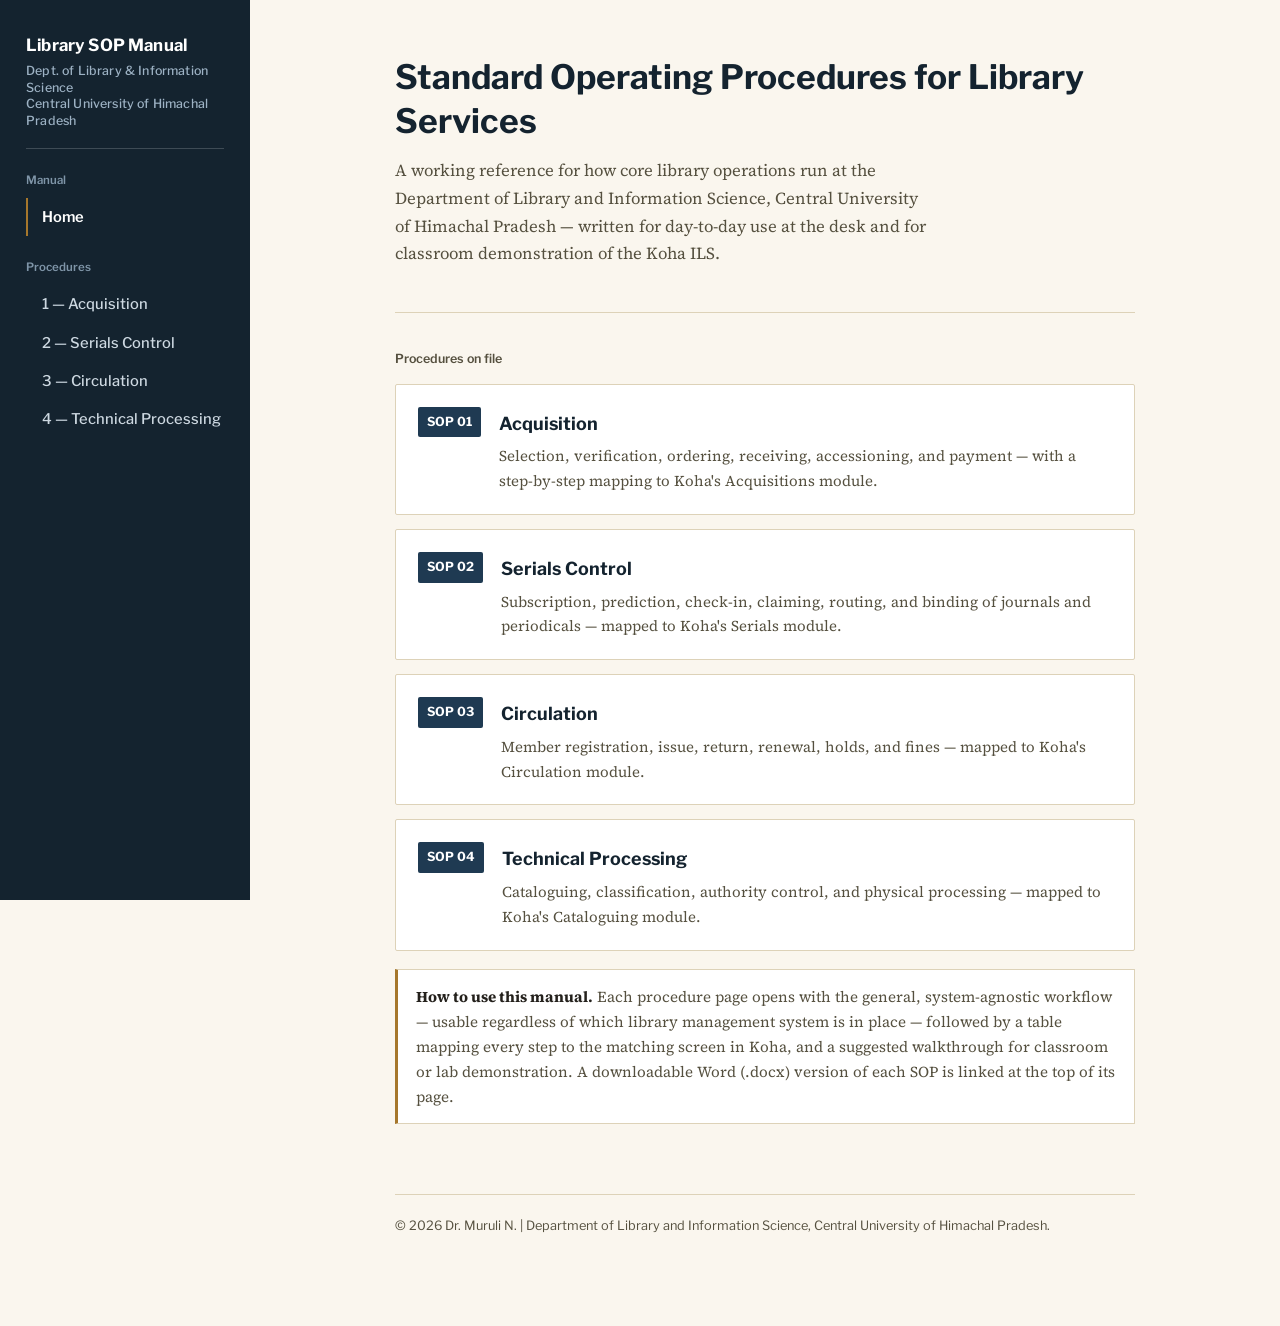
==== index.html @ a6c07568 "Add files via upload" ====
<!DOCTYPE html>
<html lang="en">
<head>
<meta charset="UTF-8">
<meta name="viewport" content="width=device-width, initial-scale=1.0">
<title>Library SOPs — Dept. of Library &amp; Information Science, CUHP</title>
<link rel="stylesheet" href="assets/style.css">
</head>
<body>
<div class="shell">

  <aside class="sidebar">
    <a href="index.html" class="site-title">
      Library SOP Manual
      <span>Dept. of Library &amp; Information Science<br>Central University of Himachal Pradesh</span>
    </a>
    <button class="menu-toggle">Menu</button>
    <nav>
      <div class="group-label">Manual</div>
      <a href="index.html" class="active">Home</a>
      <div class="group-label">Procedures</div>
      <a href="acquisition.html">1 — Acquisition</a>
      <a href="serials.html">2 — Serials Control</a>
      <a href="circulation.html">3 — Circulation</a>
      <a href="technical-processing.html">4 — Technical Processing</a>
    </nav>
  </aside>

  <main>
    <div class="content">

      <div class="hero">
        <h1>Standard Operating Procedures for Library Services</h1>
        <p>A working reference for how core library operations run at the Department of Library and Information Science, Central University of Himachal Pradesh — written for day-to-day use at the desk and for classroom demonstration of the Koha ILS.</p>
      </div>

      <div class="drawer">
        <div class="drawer-label">Procedures on file</div>
        <ul class="cardlist">
          <li>
            <a class="catalog-card" href="acquisition.html">
              <span class="tag">SOP&nbsp;01</span>
              <span>
                <h2>Acquisition</h2>
                <p>Selection, verification, ordering, receiving, accessioning, and payment — with a step-by-step mapping to Koha's Acquisitions module.</p>
              </span>
            </a>
          </li>
          <li>
            <a class="catalog-card" href="serials.html">
              <span class="tag">SOP&nbsp;02</span>
              <span>
                <h2>Serials Control</h2>
                <p>Subscription, prediction, check-in, claiming, routing, and binding of journals and periodicals — mapped to Koha's Serials module.</p>
              </span>
            </a>
          </li>
          <li>
            <a class="catalog-card" href="circulation.html">
              <span class="tag">SOP&nbsp;03</span>
              <span>
                <h2>Circulation</h2>
                <p>Member registration, issue, return, renewal, holds, and fines — mapped to Koha's Circulation module.</p>
              </span>
            </a>
          </li>
          <li>
            <a class="catalog-card" href="technical-processing.html">
              <span class="tag">SOP&nbsp;04</span>
              <span>
                <h2>Technical Processing</h2>
                <p>Cataloguing, classification, authority control, and physical processing — mapped to Koha's Cataloguing module.</p>
              </span>
            </a>
          </li>
        </ul>
      </div>

      <div class="note">
        <strong>How to use this manual.</strong> Each procedure page opens with the general, system-agnostic workflow — usable regardless of which library management system is in place — followed by a table mapping every step to the matching screen in Koha, and a suggested walkthrough for classroom or lab demonstration. A downloadable Word (.docx) version of each SOP is linked at the top of its page.
      </div>

      <footer class="sitefoot">
        © 2026 Dr. Muruli N. | Department of Library and Information Science, Central University of Himachal Pradesh. <br>
              </footer>

    </div>
  </main>
</div>
<script src="assets/nav.js"></script>
</body>
</html>
---- assets/style.css ----
@import url('https://fonts.googleapis.com/css2?family=Libre+Franklin:wght@500;600;700&family=Source+Serif+4:opsz,wght@8..60,400;8..60,600&display=swap');

:root{
  --navy-950:#14232f;
  --navy-800:#1f3a52;
  --brass:#a6772c;
  --brass-light:#f3e8d3;
  --paper:#faf6ee;
  --card-bg:#ffffff;
  --ink:#24211c;
  --ink-soft:#55503f;
  --rule:#ddd2b8;
  --rule-soft:#eae2cf;
  --sidebar-w:250px;
  --content-w:740px;
}

*{box-sizing:border-box;}

html{scroll-behavior:smooth;}

body{
  margin:0;
  background:var(--paper);
  color:var(--ink);
  font-family:'Source Serif 4', Georgia, serif;
  font-size:17px;
  line-height:1.65;
}

a{color:var(--navy-800);}
a:hover{color:var(--brass);}

h1,h2,h3,h4,nav,.label,.callno,.site-title,button{
  font-family:'Libre Franklin', -apple-system, sans-serif;
}

/* ---------- Layout shell ---------- */
.shell{
  display:flex;
  min-height:100vh;
}

.sidebar{
  width:var(--sidebar-w);
  flex-shrink:0;
  background:var(--navy-950);
  color:#dfe6ec;
  padding:34px 26px;
  position:sticky;
  top:0;
  height:100vh;
  overflow-y:auto;
}

.site-title{
  display:block;
  color:#fff;
  font-weight:700;
  font-size:1.05rem;
  letter-spacing:.01em;
  text-decoration:none;
  line-height:1.35;
  border-bottom:1px solid rgba(255,255,255,.18);
  padding-bottom:18px;
  margin-bottom:22px;
}
.site-title span{
  display:block;
  font-weight:500;
  font-size:.78rem;
  color:#9db2c4;
  margin-top:6px;
}

.sidebar nav .group-label{
  font-size:.72rem;
  color:#7f95a8;
  font-weight:600;
  margin:22px 0 8px;
}
.sidebar nav .group-label:first-of-type{margin-top:0;}

.sidebar nav a{
  display:block;
  color:#cdd8e1;
  text-decoration:none;
  font-size:.92rem;
  font-weight:500;
  padding:7px 0 7px 14px;
  border-left:2px solid transparent;
}
.sidebar nav a:hover{color:#fff;border-left-color:#5b7185;}
.sidebar nav a.active{
  color:#fff;
  border-left-color:var(--brass);
  font-weight:600;
}

.sidebar .callno{
  font-size:.72rem;
  color:#6f8598;
  margin-top:2px;
}

main{
  flex:1;
  min-width:0;
  padding:56px 48px 90px;
}

.content{
  max-width:var(--content-w);
  margin:0 auto;
}

/* ---------- Typography ---------- */
h1.doc-title{
  font-size:2rem;
  font-weight:700;
  color:var(--navy-950);
  margin:0 0 6px;
  line-height:1.25;
}
.doc-meta{
  font-family:'Libre Franklin', sans-serif;
  font-size:.85rem;
  color:var(--ink-soft);
  margin-bottom:34px;
  padding-bottom:22px;
  border-bottom:1px solid var(--rule);
}
.doc-meta div{margin-top:3px;}

h2{
  font-size:1.35rem;
  font-weight:700;
  color:var(--navy-800);
  margin:44px 0 14px;
  padding-top:4px;
}
h3{
  font-family:'Libre Franklin', sans-serif;
  font-size:1.02rem;
  font-weight:600;
  color:var(--navy-800);
  margin:26px 0 10px;
}
p{margin:0 0 14px;}
ul,ol{margin:0 0 18px;padding-left:1.3em;}
li{margin-bottom:6px;}

.step{
  border-left:3px solid var(--rule);
  padding:2px 0 4px 18px;
  margin-bottom:22px;
}
.step h3{margin-top:0;color:var(--navy-950);}
.step .stepno{
  color:var(--brass);
  font-weight:700;
  margin-right:8px;
}

table{
  width:100%;
  border-collapse:collapse;
  margin:8px 0 28px;
  font-family:'Source Serif 4', serif;
  font-size:.95rem;
}
caption{
  caption-side:top;
  text-align:left;
  font-family:'Libre Franklin', sans-serif;
  font-size:.78rem;
  font-weight:600;
  color:var(--ink-soft);
  margin-bottom:6px;
}
th,td{
  text-align:left;
  padding:10px 12px;
  border-bottom:1px solid var(--rule-soft);
  vertical-align:top;
}
thead th{
  font-family:'Libre Franklin', sans-serif;
  font-size:.78rem;
  font-weight:600;
  color:var(--navy-950);
  background:var(--brass-light);
  border-bottom:1px solid var(--rule);
}
tbody tr:last-child td{border-bottom:1px solid var(--rule);}

.note{
  background:var(--card-bg);
  border:1px solid var(--rule);
  border-left:3px solid var(--brass);
  padding:14px 18px;
  font-size:.95rem;
  color:var(--ink-soft);
  margin:18px 0 30px;
}
.note strong{color:var(--ink);}

.docdl{
  font-family:'Libre Franklin', sans-serif;
  font-size:.85rem;
  font-weight:600;
}

.pagenav{
  display:flex;
  justify-content:space-between;
  margin-top:60px;
  padding-top:20px;
  border-top:1px solid var(--rule);
  font-family:'Libre Franklin', sans-serif;
  font-size:.9rem;
}
.pagenav a{text-decoration:none;font-weight:600;}
.pagenav .dir{display:block;font-size:.72rem;font-weight:500;color:var(--ink-soft);}

/* ---------- Home page ---------- */
.hero{
  padding-bottom:30px;
  margin-bottom:10px;
  border-bottom:1px solid var(--rule);
}
.hero h1{
  font-size:2.1rem;
  color:var(--navy-950);
  margin:0 0 14px;
  line-height:1.3;
}
.hero p{
  max-width:60ch;
  color:var(--ink-soft);
  font-size:1.05rem;
}

.drawer{
  margin-top:36px;
}
.drawer-label{
  font-family:'Libre Franklin', sans-serif;
  font-size:.78rem;
  font-weight:600;
  color:var(--ink-soft);
  margin-bottom:14px;
}

.cardlist{list-style:none;margin:0;padding:0;}
.cardlist li{margin-bottom:14px;}

.catalog-card{
  display:flex;
  gap:18px;
  align-items:flex-start;
  background:var(--card-bg);
  border:1px solid var(--rule);
  border-radius:2px;
  padding:20px 22px;
  text-decoration:none;
  color:inherit;
  transition:border-color .15s ease, transform .15s ease;
}
.catalog-card:hover{border-color:var(--brass);}
.catalog-card .tag{
  font-family:'Libre Franklin', sans-serif;
  font-weight:700;
  font-size:.78rem;
  color:#fff;
  background:var(--navy-800);
  border-radius:2px;
  padding:5px 9px;
  white-space:nowrap;
  margin-top:2px;
}
.catalog-card h2{
  margin:0 0 6px;
  font-size:1.12rem;
  color:var(--navy-950);
}
.catalog-card p{
  margin:0;
  color:var(--ink-soft);
  font-size:.94rem;
}

footer.sitefoot{
  margin-top:70px;
  padding-top:20px;
  border-top:1px solid var(--rule);
  font-family:'Libre Franklin', sans-serif;
  font-size:.8rem;
  color:var(--ink-soft);
}

/* ---------- Mobile nav ---------- */
.menu-toggle{display:none;}

@media (max-width:860px){
  .shell{display:block;}
  .sidebar{
    position:relative;
    height:auto;
    width:100%;
    padding:20px 24px;
  }
  .sidebar nav{display:none;}
  .sidebar.open nav{display:block;}
  .menu-toggle{
    display:inline-block;
    background:none;
    border:1px solid rgba(255,255,255,.3);
    color:#fff;
    font-size:.82rem;
    padding:7px 12px;
    border-radius:2px;
    cursor:pointer;
    margin-top:14px;
  }
  main{padding:38px 22px 70px;}
  h1.doc-title{font-size:1.6rem;}
  .hero h1{font-size:1.6rem;}
  table,thead,tbody,th,td,tr{display:block;}
  thead{display:none;}
  td{border:none;padding:4px 0;}
  tr{padding:12px 0;border-bottom:1px solid var(--rule-soft);}
  td::before{
    content:attr(data-label);
    display:block;
    font-family:'Libre Franklin',sans-serif;
    font-size:.7rem;
    font-weight:600;
    color:var(--brass);
    margin-bottom:2px;
  }
}
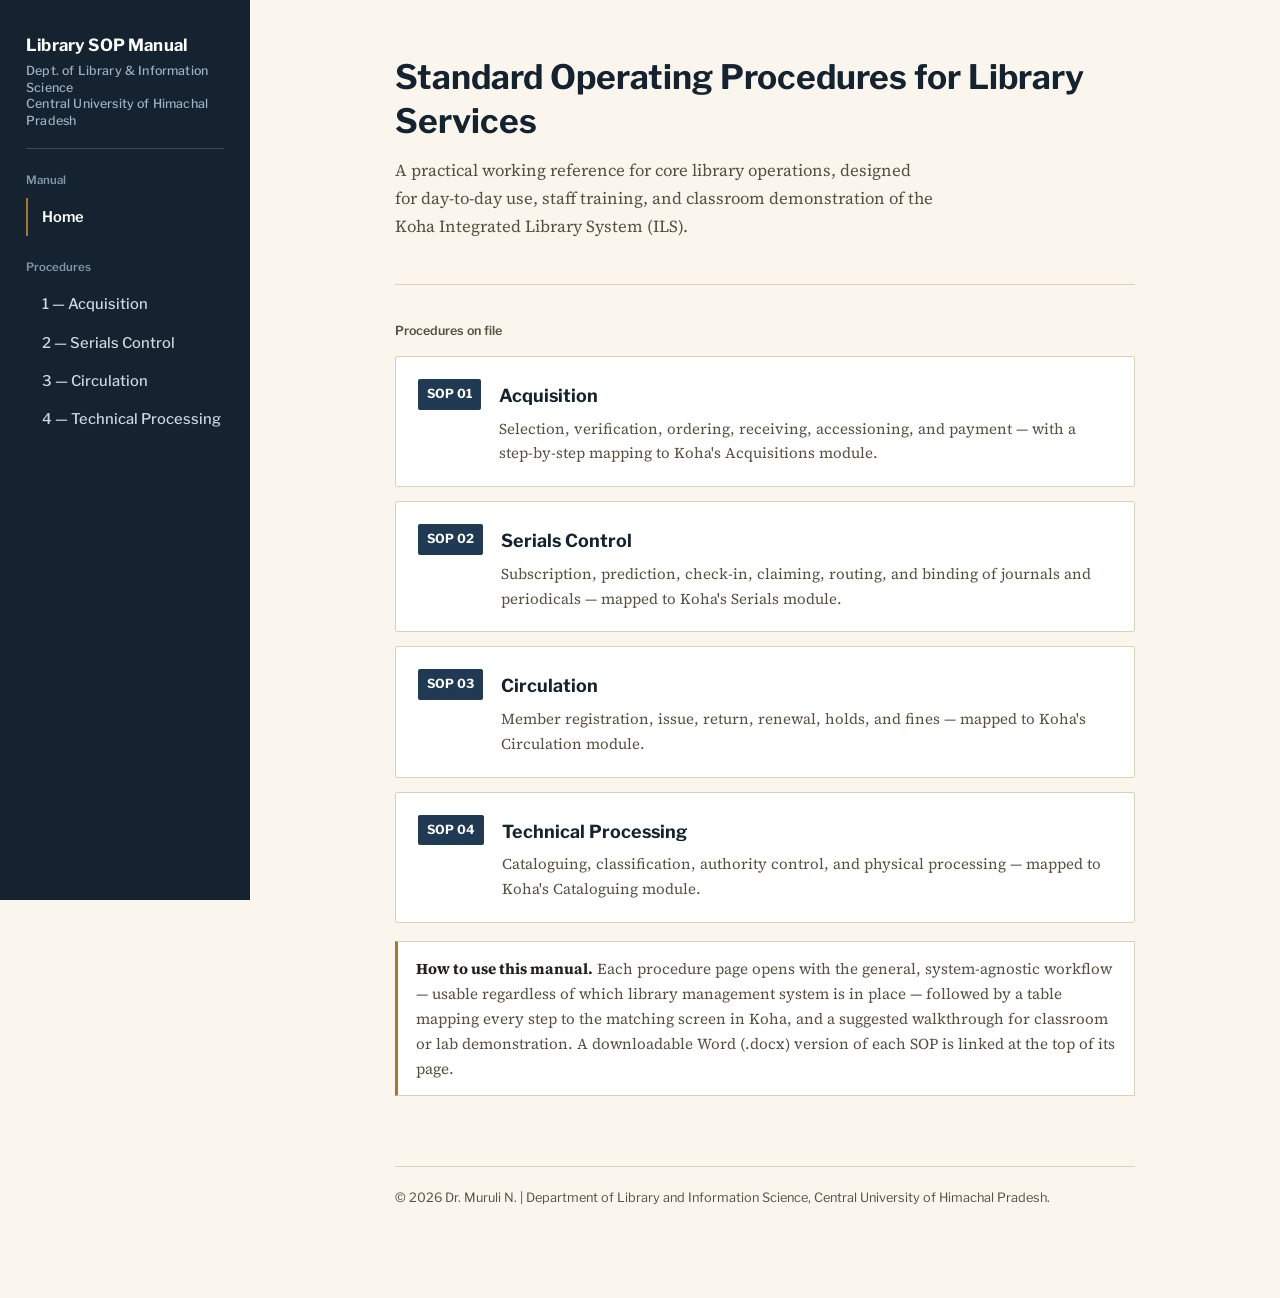
==== commit 9bf036c4: "Update index.html" ====
--- a/index.html
+++ b/index.html
@@ -31,7 +31,7 @@
 
       <div class="hero">
         <h1>Standard Operating Procedures for Library Services</h1>
-        <p>A working reference for how core library operations run at the Department of Library and Information Science, Central University of Himachal Pradesh — written for day-to-day use at the desk and for classroom demonstration of the Koha ILS.</p>
+        <p>A practical working reference for core library operations, designed for day-to-day use, staff training, and classroom demonstration of the Koha Integrated Library System (ILS).</p>
       </div>
 
       <div class="drawer">
